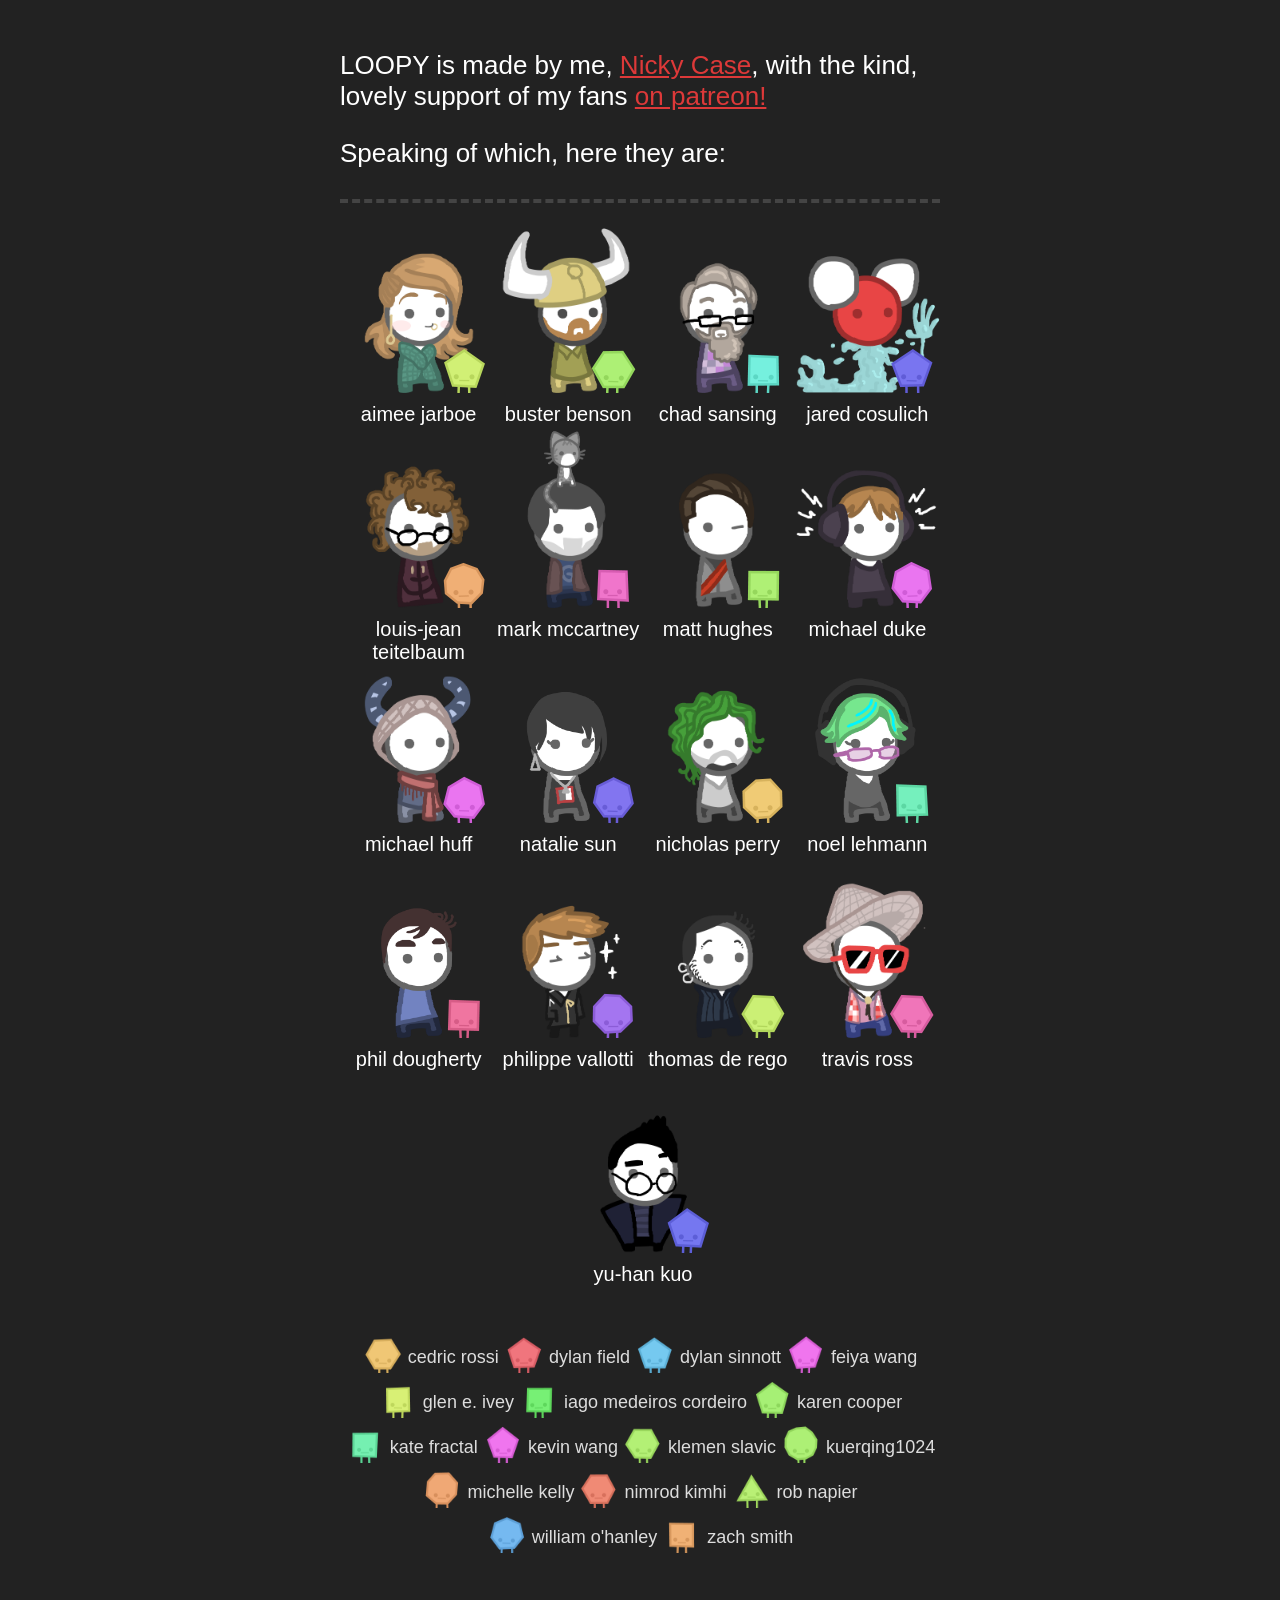
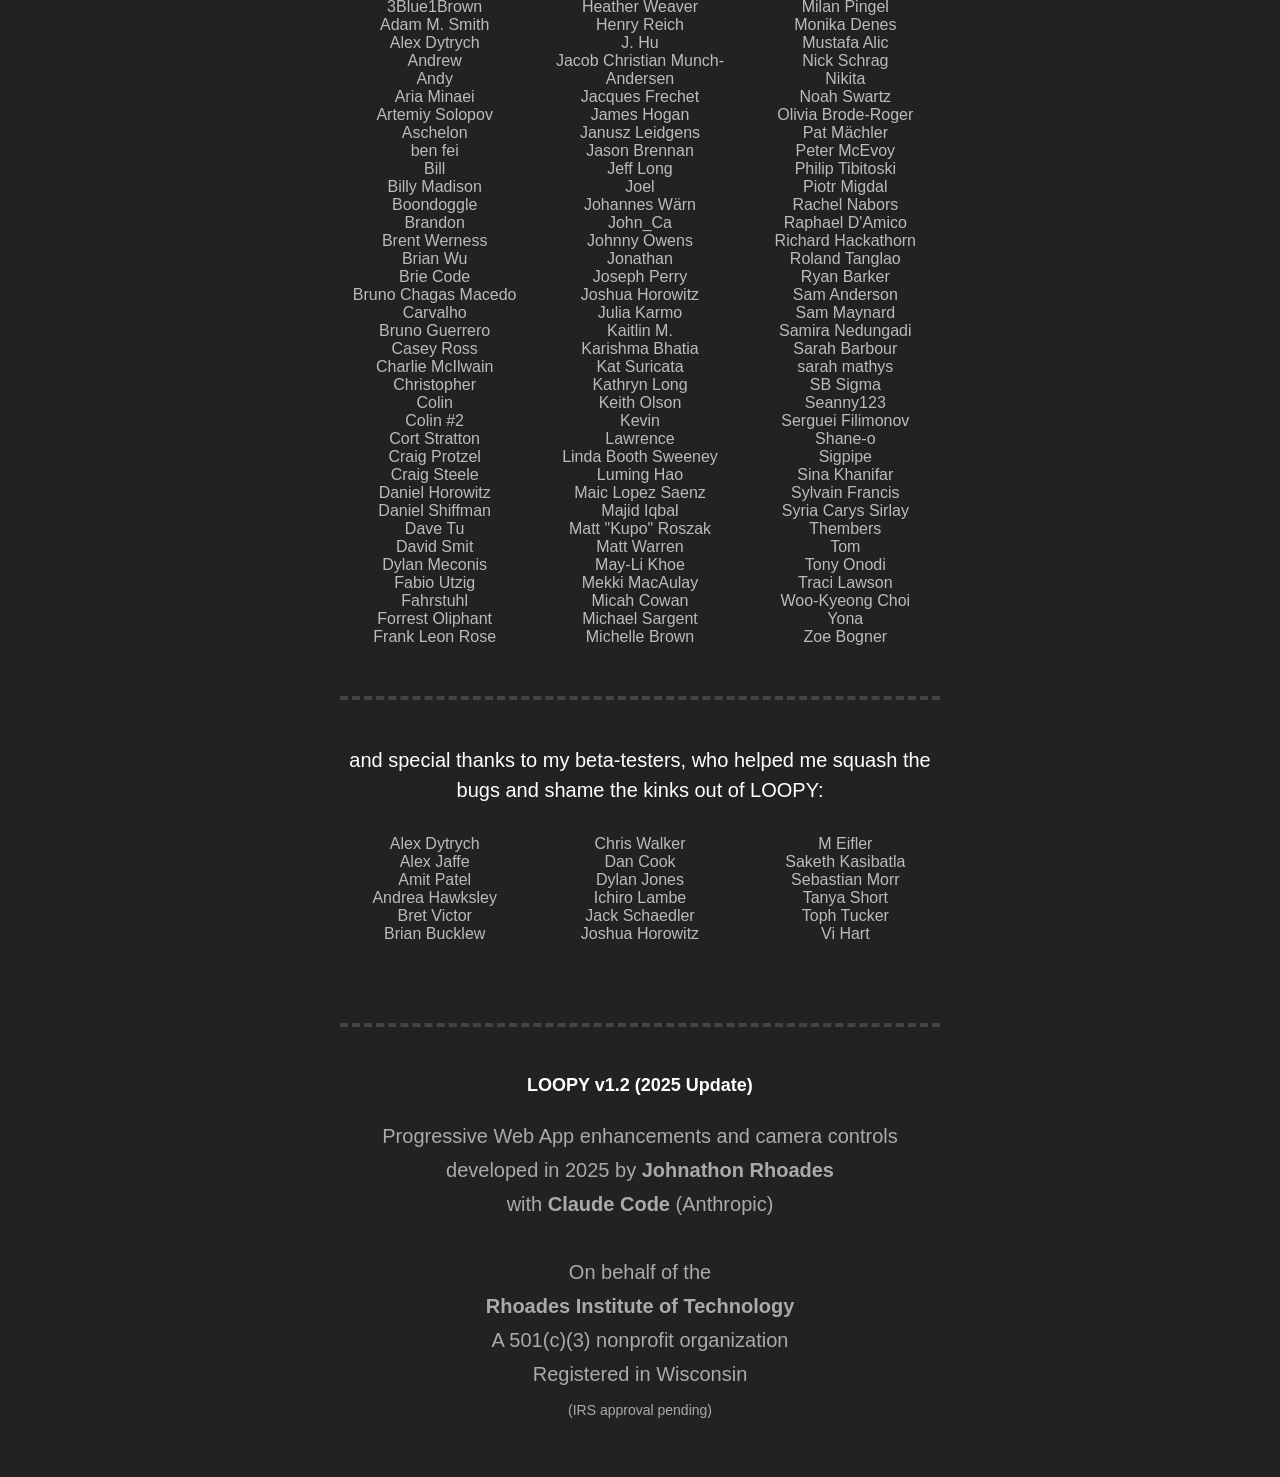
==== v1.2/pages/credits/index.html @ 3f5dc14d "Release Loopy v1.2 with PWA enhancements Major version update from v1.1 to v1.2 with comprehensive i" ====
<!doctype html>
<html>
<head>

    <!-- META -->
	<title>LOOPY: Credits!</title>
    <meta content="text/html;charset=utf-8" http-equiv="Content-Type">
	<meta content="utf-8" http-equiv="encoding">
	<meta charset="utf-8">
	<link rel="icon" type="image/png" href="favicon.png">

	<!-- Styles -->
	<link href="../page.css" rel="stylesheet"/>

</head>
<body style="background:#222; overflow-y: scroll; overflow-x: hidden;">
	<div id="credits">

		<!-- Created by Nicky Case, & patreon link -->
		<div class="credit_intro">
			<p>
			LOOPY is made by me, <a target="_blank" href="http://ncase.me/">Nicky Case</a>,
			with the kind, lovely support of my fans <a target="_blank" href="https://www.patreon.com/ncase">on patreon!</a>
			</p>
			<p>
			Speaking of which, here they are:
			</p>
		</div>

		<hr>

		<!-- peep patreons -->
		<div class="credits_peeps">
			<div>
				<img src="peep/aimee.png"/>
				<img src="polygon/aimee.png"/>
				<span>Aimee Jarboe</span>
			</div>
			<div>
				<img src="peep/buster.png"/>
				<img src="polygon/buster.png"/>
				<span>Buster Benson</span>
			</div>
			<div>
				<img src="peep/chad.png"/>
				<img src="polygon/chad.png"/>
				<span>Chad Sansing</span>
			</div>
			<div>
				<img src="peep/jared.png"/>
				<img src="polygon/jared.png"/>
				<span>Jared Cosulich</span>
			</div>
			<div>
				<img src="peep/ljt.png"/>
				<img src="polygon/ljt.png"/>
				<span>Louis-Jean Teitelbaum</span>
			</div>
			<div>
				<img src="peep/mark.png"/>
				<img src="polygon/mark.png"/>
				<span>Mark McCartney</span>
			</div>
			<div>
				<img src="peep/matt.png"/>
				<img src="polygon/matt.png"/>
				<span>Matt Hughes</span>
			</div>
			<div>
				<img src="peep/michael_duke.png"/>
				<img src="polygon/michael_duke.png"/>
				<span>Michael Duke</span>
			</div>
			<div>
				<img src="peep/michael_huff.png"/>
				<img src="polygon/michael_huff.png"/>
				<span>Michael Huff</span>
			</div>
			<div>
				<img src="peep/natalie.png"/>
				<img src="polygon/natalie.png"/>
				<span>Natalie Sun</span>
			</div>
			<div>
				<img src="peep/nicholas.png"/>
				<img src="polygon/nicholas.png"/>
				<span>Nicholas Perry</span>
			</div>
			<div>
				<img src="peep/noel.png"/>
				<img src="polygon/noel.png"/>
				<span>Noel Lehmann</span>
			</div>
			<div>
				<img src="peep/phil.png"/>
				<img src="polygon/phil.png"/>
				<span>Phil Dougherty</span>
			</div>
			<div>
				<img src="peep/philippe.png"/>
				<img src="polygon/philippe.png"/>
				<span>Philippe Vallotti</span>
			</div>
			<div>
				<img src="peep/thomas.png"/>
				<img src="polygon/thomas.png"/>
				<span>Thomas de Rego</span>
			</div>
			<div>
				<img src="peep/travis.png"/>
				<img src="polygon/travis.png"/>
				<span>Travis Ross</span>
			</div>
			<div>
				<img src="peep/yu-han.png"/>
				<img src="polygon/yu-han.png"/>
				<span>Yu-Han Kuo</span>
			</div>
		</div>

		<!-- polygon patreons -->
		<div class="credits_polygons">
			<div>
				<img src="polygon/cedric.png"/>
				<span>Cedric Rossi</span>
			</div>
			<div>
				<img src="polygon/dylan.png"/>
				<span>Dylan Field</span>
			</div>
			<div>
				<img src="polygon/dylan_s.png"/>
				<span>Dylan Sinnott</span>
			</div>
			<div>
				<img src="polygon/feiya.png"/>
				<span>Feiya Wang</span>
			</div>
			<div>
				<img src="polygon/glen.png"/>
				<span>Glen E. Ivey</span>
			</div>
			<div>
				<img src="polygon/iago.png"/>
				<span>Iago Medeiros Cordeiro</span>
			</div>
			<div>
				<img src="polygon/karen.png"/>
				<span>Karen Cooper</span>
			</div>
			<div>
				<img src="polygon/kate.png"/>
				<span>Kate Fractal</span>
			</div>
			<div>
				<img src="polygon/kevin.png"/>
				<span>Kevin Wang</span>
			</div>
			<div>
				<img src="polygon/klemen.png"/>
				<span>Klemen Slavic</span>
			</div>
			<div>
				<img src="polygon/kuerqing1024.png"/>
				<span>kuerqing1024</span>
			</div>
			<div>
				<img src="polygon/michelle.png"/>
				<span>Michelle Kelly</span>
			</div>
			<div>
				<img src="polygon/nimrod.png"/>
				<span>Nimrod Kimhi</span>
			</div>
			<div>
				<img src="polygon/rob.png"/>
				<span>Rob Napier</span>
			</div>
			<div>
				<img src="polygon/william.png"/>
				<span>William O'Hanley</span>
			</div>
			<div>
				<img src="polygon/zach.png"/>
				<span>Zach Smith</span>
			</div>
		</div>
		
		<!-- name patreons -->
		<div class="credits_names">
			3Blue1Brown <br>
			Adam M. Smith<br>
			Alex Dytrych<br>
			Andrew <br>
			Andy <br>
			Aria Minaei<br>
			Artemiy Solopov<br>
			Aschelon <br>
			ben fei<br>
			Bill <br>
			Billy Madison<br>
			Boondoggle <br>
			Brandon <br>
			Brent Werness<br>
			Brian Wu<br>
			Brie Code<br>
			Bruno Chagas Macedo Carvalho<br>
			Bruno Guerrero<br>
			Casey Ross<br>
			Charlie McIlwain<br>
			Christopher <br>
			Colin <br>
			Colin #2<br>
			Cort Stratton<br>
			Craig Protzel<br>
			Craig Steele<br>
			Daniel Horowitz<br>
			Daniel Shiffman<br>
			Dave Tu<br>
			David Smit<br>
			Dylan Meconis<br>
			Fabio Utzig<br>
			Fahrstuhl <br>
			Forrest Oliphant<br>
			Frank Leon Rose<br>
			Heather Weaver<br>
			Henry Reich<br>
			J. Hu<br>
			Jacob Christian Munch-Andersen<br>
			Jacques Frechet<br>
			James Hogan<br>
			Janusz Leidgens<br>
			Jason Brennan<br>
			Jeff Long<br>
			Joel <br>
			Johannes Wärn<br>
			John_Ca <br>
			Johnny Owens<br>
			Jonathan <br>
			Joseph Perry<br>
			Joshua Horowitz<br>
			Julia Karmo<br>
			Kaitlin M.<br>
			Karishma Bhatia<br>
			Kat Suricata<br>
			Kathryn Long<br>
			Keith Olson<br>
			Kevin <br>
			Lawrence <br>
			Linda Booth Sweeney<br>
			Luming Hao<br>
			Maic Lopez Saenz<br>
			Majid Iqbal<br>
			Matt "Kupo" Roszak<br>
			Matt Warren<br>
			May-Li Khoe<br>
			Mekki MacAulay<br>
			Micah Cowan<br>
			Michael Sargent<br>
			Michelle Brown<br>
			Milan Pingel<br>
			Monika Denes<br>
			Mustafa Alic<br>
			Nick Schrag<br>
			Nikita <br>
			Noah Swartz<br>
			Olivia Brode-Roger<br>
			Pat Mächler<br>
			Peter McEvoy<br>
			Philip Tibitoski<br>
			Piotr Migdal<br>
			Rachel Nabors<br>
			Raphael D'Amico<br>
			Richard Hackathorn<br>
			Roland Tanglao<br>
			Ryan Barker<br>
			Sam Anderson<br>
			Sam Maynard<br>
			Samira Nedungadi<br>
			Sarah Barbour<br>
			sarah mathys<br>
			SB Sigma<br>
			Seanny123 <br>
			Serguei Filimonov<br>
			Shane-o <br>
			Sigpipe <br>
			Sina Khanifar<br>
			Sylvain Francis<br>
			Syria Carys Sirlay<br>
			Thembers <br>
			Tom <br>
			Tony Onodi<br>
			Traci Lawson<br>
			Woo-Kyeong Choi<br>
			Yona <br>
			Zoe Bogner
		</div>

		<hr>

		<!-- Playtesters -->
		<div>
			<p style="text-align:center; line-height:1.5em; margin-top:45px;">
				and special thanks to my beta-testers,
				who helped me squash the bugs and shame the kinks out of LOOPY:
			</p>
			<div class="credits_names">
				Alex Dytrych<br>
				Alex Jaffe<br>
				Amit Patel<br>
				Andrea Hawksley<br>
				Bret Victor<br>
				Brian Bucklew<br>
				Chris Walker<br>
				Dan Cook<br>
				Dylan Jones<br>
				Ichiro Lambe<br>
				Jack Schaedler<br>
				Joshua Horowitz<br>
				M Eifler<br>
				Saketh Kasibatla<br>
				Sebastian Morr<br>
				Tanya Short<br>
				Toph Tucker<br>
				Vi Hart
			</div>
		</div>

		<hr style="margin-top:60px;">

		<!-- 2025 Update Attribution -->
		<div>
			<p style="text-align:center; line-height:1.5em; margin-top:45px; font-size:18px;">
				<strong>LOOPY v1.2 (2025 Update)</strong>
			</p>
			<p style="text-align:center; line-height:1.7em; max-width:600px; margin:20px auto; color:#aaa;">
				Progressive Web App enhancements and camera controls<br>
				developed in 2025 by <strong>Johnathon Rhoades</strong><br>
				with <strong>Claude Code</strong> (Anthropic)<br>
				<br>
				On behalf of the<br>
				<strong>Rhoades Institute of Technology</strong><br>
				A 501(c)(3) nonprofit organization<br>
				Registered in Wisconsin<br>
				<span style="font-size:14px;">(IRS approval pending)</span>
			</p>
		</div>

	</div>
</body>
</html>
---- v1.2/pages/page.css ----
body{
	background: #ddd;
	font-family: Helvetica, Arial, sans-serif;
	font-weight: 100;
	font-size: 19px;
	color: #222;
	margin: 0;
}
.full{
	width:100%;
	margin: 0;
	display: block;
}
.shadow{
	width:100%; height: 100%;
	position: fixed;
	top:0; left:0;
	box-shadow: inset 0 0 20px rgba(0,0,0,0.75);
}

/********************************/
/********************************/

#examples{
	width: 620px;
	margin:0 auto;
	overflow: hidden;
}

#examples hr{
	border:none;
	border-bottom: 2px dashed #aaa;
	width: 560px;
	margin: 0 auto;
	margin-top: 15px;
}

#more_examples{
	color: #333;
	width: 500px;
	margin: 30px auto;
}
#more_examples li{
	color: #666;
	margin-bottom: 1em;
	position: relative;
    left: -0.8em;
}
#more_examples li a{
	color: #dd4040;
}
#more_examples li a:hover{
	color: #ee6060;
}
#more_examples li a.twitter{
	color: inherit;
}

.example{
	display: block;
	float: left;
	width: 180px;
	height: 180px;

	cursor: pointer;
	transform: scale(1);
	transition: all 0.2s ease-in-out;
}
.example:hover{
	transform: scale(1.1);
}
.example > div{
	width: 180px;
	height: 180px;
	background: #888;
	border-radius: 100px;
	float: left;
	position: relative;
}
.example > div > div{
	font-size: 25px;
	color: #fff;
	width: 150px;
    height: 55px;
	position: absolute;
	top:0; left:0; right:0; bottom:0;
	margin: auto;
	text-align: center;
}
.example:nth-child(n+2){
	margin-left: 19px;
}

/********************************/
/********************************/

#credits{
	width: 600px;
	margin: 50px auto;
	font-weight: 100;
	color: #fff;
	font-size: 20px;
}

.credit_intro{
	font-size: 26px;
}
.credit_intro a{
	color: #dd3939;
}
.credit_intro a:hover{
	color: #ee6060;
}

#credits hr{
	border:none;
	border-bottom: 4px dashed #444;
	margin-top: 30px;
}

.credits_peeps{
	overflow: hidden;
	padding-bottom: 20px;
	text-align: center;
}
.credits_peeps > div{
	position: relative;
	width: 150px;
	height: 210px;
	text-align: center;
	display: inline-block;
	margin-right: -6px;
}
.credits_peeps > div > img:nth-child(1){
	position: absolute;
	left: 0;
	width: 150px;
	bottom: 30px;
}
.credits_peeps > div > img:nth-child(2){
	position: absolute;
	width: 50px;
	right: 5px;
	bottom: 30px;
}
.credits_peeps > div > span{
	display: block;
	position: absolute;
	bottom:0;
	width: 150px;
	height: 20px;
	text-transform: lowercase;
}

.credits_polygons{
	margin-top: 15px;
	overflow: hidden;
	color: #ddd;
	font-size: 18px;
	padding-bottom: 20px;
	text-align: center;
}
.credits_polygons > div{
	display: inline-block;
}
.credits_polygons > div > img{
	width: 40px;
	position: relative;
	top:10px;
}
.credits_polygons > div > span{
	text-transform: lowercase;
}

.credits_names{
	margin-top: 30px;
	overflow: hidden;
	color: #bbb;
	font-size: 16px;
	padding-bottom: 20px;
	text-align: center;
	-webkit-columns: 150px 3;
	   -moz-columns: 150px 3;
	        columns: 150px 3;
}
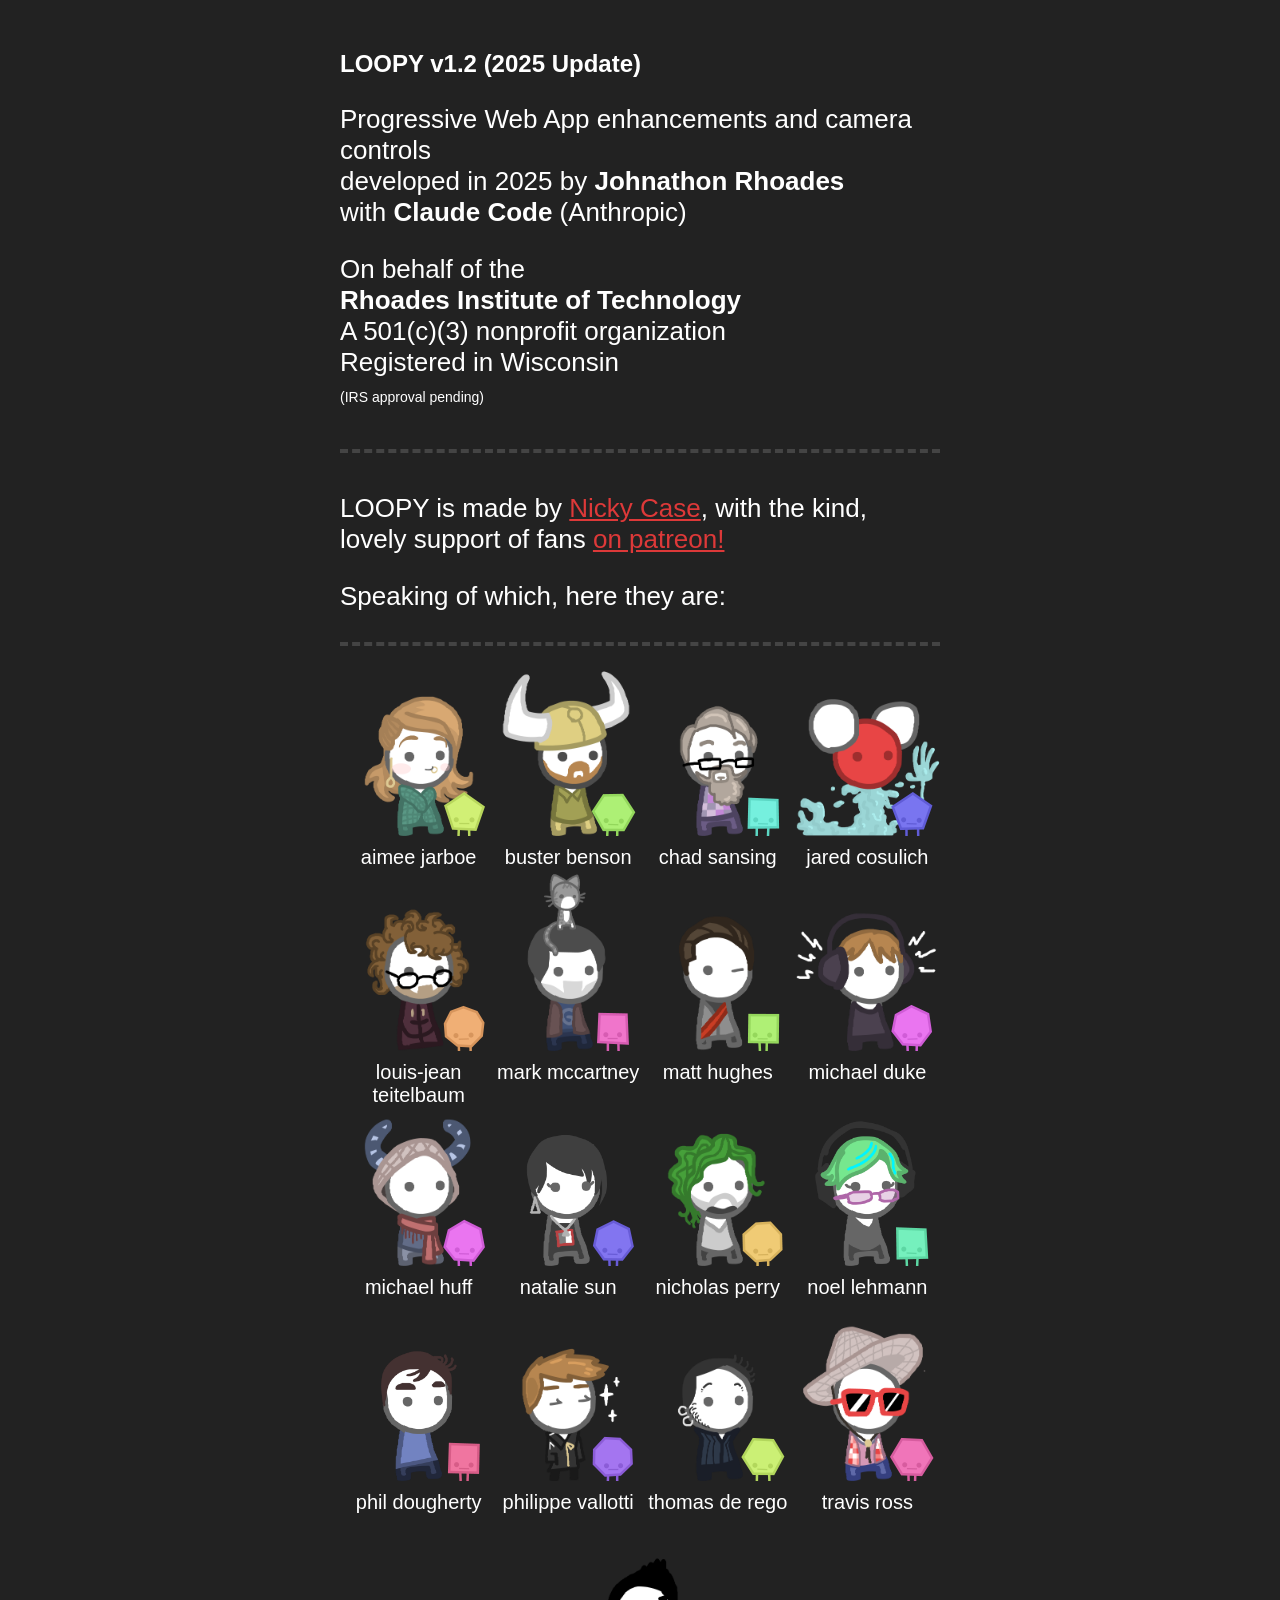
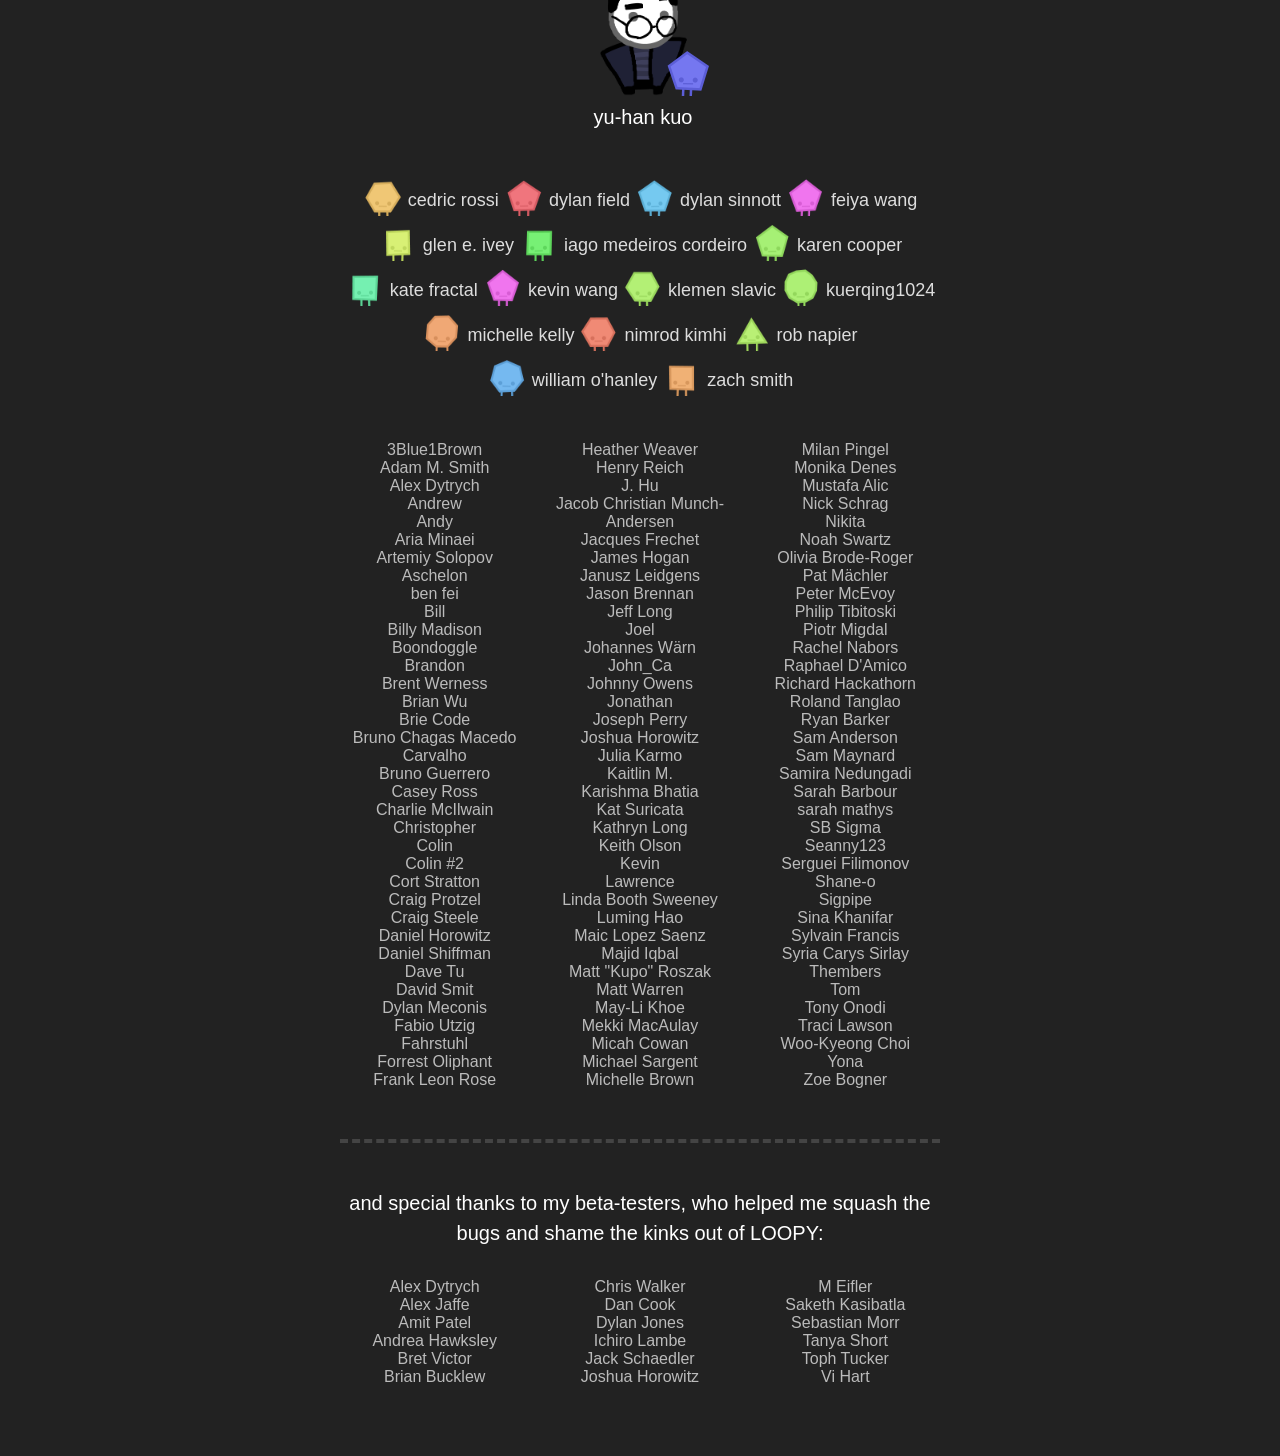
==== commit 9e420542: "Update sidebar and credits with v1.2 branding and auto-hide feature CREDITS PAGE: - Moved 2025 updat" ====
--- a/v1.2/pages/credits/index.html
+++ b/v1.2/pages/credits/index.html
@@ -16,11 +16,32 @@
 <body style="background:#222; overflow-y: scroll; overflow-x: hidden;">
 	<div id="credits">
 
-		<!-- Created by Nicky Case, & patreon link -->
+		<!-- 2025 Update Attribution - NEW AT TOP -->
+		<div class="credit_intro">
+			<p style="font-size:24px; font-weight:bold; color:#fff; margin-bottom:10px;">
+				LOOPY v1.2 (2025 Update)
+			</p>
+			<p>
+				Progressive Web App enhancements and camera controls<br>
+				developed in 2025 by <strong>Johnathon Rhoades</strong><br>
+				with <strong>Claude Code</strong> (Anthropic)
+			</p>
+			<p style="margin-top:15px;">
+				On behalf of the<br>
+				<strong>Rhoades Institute of Technology</strong><br>
+				A 501(c)(3) nonprofit organization<br>
+				Registered in Wisconsin<br>
+				<span style="font-size:14px;">(IRS approval pending)</span>
+			</p>
+		</div>
+
+		<hr style="margin:40px 0;">
+
+		<!-- Original Creator: Nicky Case & patreon -->
 		<div class="credit_intro">
 			<p>
-			LOOPY is made by me, <a target="_blank" href="http://ncase.me/">Nicky Case</a>,
-			with the kind, lovely support of my fans <a target="_blank" href="https://www.patreon.com/ncase">on patreon!</a>
+			LOOPY is made by <a target="_blank" href="http://ncase.me/">Nicky Case</a>,
+			with the kind, lovely support of fans <a target="_blank" href="https://www.patreon.com/ncase">on patreon!</a>
 			</p>
 			<p>
 			Speaking of which, here they are:
@@ -326,26 +347,6 @@
 			</div>
 		</div>
 
-		<hr style="margin-top:60px;">
-
-		<!-- 2025 Update Attribution -->
-		<div>
-			<p style="text-align:center; line-height:1.5em; margin-top:45px; font-size:18px;">
-				<strong>LOOPY v1.2 (2025 Update)</strong>
-			</p>
-			<p style="text-align:center; line-height:1.7em; max-width:600px; margin:20px auto; color:#aaa;">
-				Progressive Web App enhancements and camera controls<br>
-				developed in 2025 by <strong>Johnathon Rhoades</strong><br>
-				with <strong>Claude Code</strong> (Anthropic)<br>
-				<br>
-				On behalf of the<br>
-				<strong>Rhoades Institute of Technology</strong><br>
-				A 501(c)(3) nonprofit organization<br>
-				Registered in Wisconsin<br>
-				<span style="font-size:14px;">(IRS approval pending)</span>
-			</p>
-		</div>
-
 	</div>
 </body>
 </html>
